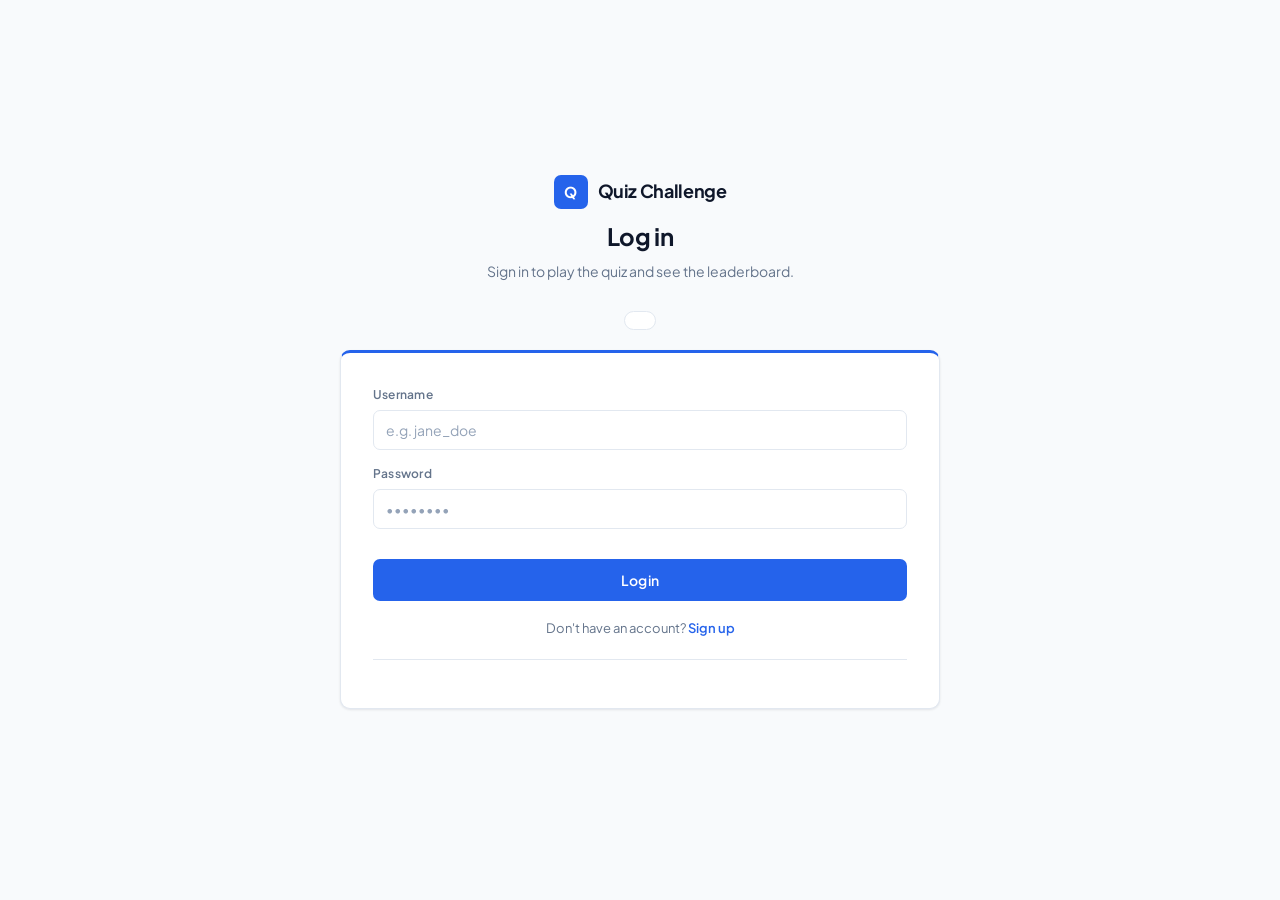
==== public/index.html @ c7d6bfc7 "Initial commit" ====
<!DOCTYPE html>
<html lang="en">
<head>
<meta charset="UTF-8">
<meta name="viewport" content="width=device-width, initial-scale=1.0">
<title>Quiz · Quiz Challenge</title>
<link rel="stylesheet" href="css/style.css">
</head>
<body>
<div class="shell">
  <div class="brand">
    <div class="brand-mark">Q</div>
    <div class="brand-name">Quiz Challenge</div>
  </div>

  <div class="status-row">
    <div class="server-status">
      <span class="dot" id="status-dot"></span>
      <span id="status-text">Connecting to server…</span>
    </div>
  </div>

  <div class="topbar" id="topbar"></div>

  <div id="quiz-panel"></div>
</div>

<script src="js/app.js"></script>
<script>
const TIME_PER_Q = 20; // seconds per question

let session = Session.requireLogin();
let questions = [], current = 0, score = 0;
let selected = null, result = null;
let timerInterval = null, timeLeft = TIME_PER_Q;
let totalElapsedMs = 0;
let lastScore = null, lastTimeMs = null, lastTotal = null;
let scoreSaved = false;

async function init() {
  if (!session) return; // already redirected to login
  renderTopbar('quiz');
  const online = await checkServerStatus();
  if (!online) {
    document.getElementById('quiz-panel').innerHTML =
      `<div class="error-box"><b>Cannot connect to the C++ backend.</b><br>
       Start it with: <code>./quiz_server</code></div>`;
    return;
  }
  await startQuiz();
}

async function startQuiz() {
  try {
    const data = await fetch(API + '/api/questions').then(r => r.json());
    questions = data.sort(() => Math.random() - 0.5).slice(0, 8);
    current = 0; score = 0; selected = null; result = null;
    totalElapsedMs = 0; scoreSaved = false;
    renderQuiz();
  } catch (e) {
    document.getElementById('quiz-panel').innerHTML =
      `<div class="error-box"><b>Cannot load questions.</b><br>
       Start the server with: <code>./quiz_server</code></div>`;
  }
}

// ── Timer ──────────────────────────────────────────────────
function startTimer() {
  clearInterval(timerInterval);
  timeLeft = TIME_PER_Q;
  updateTimerUI();
  timerInterval = setInterval(() => {
    timeLeft -= 0.1;
    if (timeLeft <= 0) {
      timeLeft = 0;
      clearInterval(timerInterval);
      handleTimeout();
    }
    updateTimerUI();
  }, 100);
}
function stopTimer() { clearInterval(timerInterval); }

function updateTimerUI() {
  const bar = document.getElementById('timer-bar');
  const digit = document.getElementById('timer-digit');
  if (!bar || !digit) return;
  const pct = (timeLeft / TIME_PER_Q) * 100;
  bar.style.width = pct + '%';
  digit.textContent = Math.ceil(timeLeft) + 's';
  bar.className = 'timer-bar' + (pct <= 25 ? ' danger' : pct <= 50 ? ' warn' : '');
  digit.className = 'timer-digit' + (pct <= 25 ? ' danger' : '');
}

async function handleTimeout() {
  if (selected) return;
  selected = '__timeout__';
  const q = questions[current];
  totalElapsedMs += TIME_PER_Q * 1000;
  const correctInfo = await fetch(API+'/api/answer',{method:'POST',
    headers:{'Content-Type':'application/json'},
    body:JSON.stringify({questionId:q.id,answer:q.correctAnswer})}).then(r=>r.json());
  result = { correct: false, correctAnswer: q.correctAnswer,
    explanation: "Time's up! " + correctInfo.explanation };
  renderQuiz();
}

async function pick(id) {
  if (selected) return;
  const elapsed = (TIME_PER_Q - timeLeft) * 1000;
  totalElapsedMs += elapsed;
  stopTimer();
  selected = id;
  const q = questions[current];
  result = await fetch(API+'/api/answer',{method:'POST',
    headers:{'Content-Type':'application/json'},
    body:JSON.stringify({questionId:q.id,answer:id})}).then(r=>r.json());
  if (result.correct) score++;
  renderQuiz();
}

// ── Render ────────────────────────────────────────────────
function renderQuiz() {
  const q = questions[current];
  const pct = ((current + (selected ? 1 : 0)) / questions.length * 100).toFixed(0);
  const timedOut = selected === '__timeout__';

  document.getElementById('quiz-panel').innerHTML = `
    <div class="progress-label">
      <span>Question ${current+1} of ${questions.length}</span>
      <span>Score <span class="score-value">${score}</span></span>
    </div>
    <div class="progress-wrap">
      <div class="progress-fill" style="width:${pct}%"></div>
    </div>
    <div class="timer-card">
      <div class="timer-bar-wrap">
        <div class="timer-bar" id="timer-bar" style="width:100%"></div>
      </div>
      <div class="timer-digit" id="timer-digit">${TIME_PER_Q}s</div>
    </div>
    <div class="card">
      <span class="badge">${q.category}</span>
      <p class="q-text">${q.text}</p>
    </div>
    <div class="options">
      ${q.options.map(o => {
        let cls = '';
        if (selected) {
          if (o.id === result?.correctAnswer) cls = 'correct';
          else if (o.id === selected && !result?.correct) cls = timedOut ? 'timeout' : 'wrong';
        }
        return `<button class="opt ${cls}" onclick="pick('${o.id}')" ${selected?'disabled':''}>
          <span class="opt-id">${o.id}</span><span>${o.text}</span>
        </button>`;
      }).join('')}
    </div>
    ${result ? `<div class="explanation">
      <b>${timedOut ? "⏱ Time's up!" : result.correct ? '✓ Correct!' : '✗ Incorrect.'}</b>
      ${result.explanation}
    </div>` : ''}
    ${selected ? `<button class="btn-primary" onclick="next()">
      ${current+1>=questions.length ? 'See results' : 'Next question →'}
    </button>` : ''}
  `;

  if (!selected) startTimer();
  else updateTimerUI();
}

function next() {
  if (current + 1 >= questions.length) {
    lastScore = score;
    lastTotal = questions.length;
    lastTimeMs = Math.round(totalElapsedMs);
    renderResult();
    return;
  }
  current++; selected = null; result = null;
  renderQuiz();
}

function renderResult() {
  stopTimer();
  const pct = Math.round(score / questions.length * 100);
  const grade = pct>=90?'Excellent! 🏆':pct>=70?'Well done! 🎯':pct>=50?'Good try! 👍':'Keep practicing! 📚';
  const totalSec = (lastTimeMs / 1000).toFixed(1);

  document.getElementById('quiz-panel').innerHTML = `
    <div class="card result">
      <div class="score-ring">
        <div class="score-num">${score}</div>
        <div class="score-lbl">/ ${questions.length}</div>
      </div>
      <h2>${grade}</h2>
      <p class="lead">You answered ${score} of ${questions.length} correctly.</p>
      <div class="stats">
        <div class="stat">
          <div class="stat-v" style="color:var(--green)">${score}</div>
          <div class="stat-n">Correct</div>
        </div>
        <div class="stat">
          <div class="stat-v" style="color:var(--red)">${questions.length-score}</div>
          <div class="stat-n">Wrong</div>
        </div>
        <div class="stat">
          <div class="stat-v">${pct}%</div>
          <div class="stat-n">Score</div>
        </div>
        <div class="stat">
          <div class="stat-v">${totalSec}s</div>
          <div class="stat-n">Time</div>
        </div>
      </div>

      ${!scoreSaved
        ? `<button class="btn-primary" id="save-btn" onclick="saveScore()">Save to leaderboard</button>`
        : `<div class="saved-badge">✓ Score saved to leaderboard</div>`}

      <button class="btn-secondary" onclick="restart()">Play again</button>
    </div>`;
}

async function saveScore() {
  const saveBtn = document.getElementById('save-btn');
  if (saveBtn) { saveBtn.disabled = true; saveBtn.textContent = 'Saving…'; }
  try {
    await fetch(API + '/api/leaderboard', {
      method: 'POST',
      headers: {'Content-Type': 'application/json'},
      body: JSON.stringify({
        username: session.username, password: session.password,
        score: lastScore, total: lastTotal, timeMs: lastTimeMs
      })
    });
    scoreSaved = true;
    renderResult();
  } catch (e) {
    if (saveBtn) { saveBtn.disabled = false; saveBtn.textContent = 'Save to leaderboard'; }
  }
}

function restart() {
  scoreSaved = false;
  startQuiz();
}

init();
</script>
</body>
</html>
---- public/css/style.css ----
/* ============================================================
   Quiz Challenge — Clean & Modern Professional Design System
   Fonts: Plus Jakarta Sans (UI) + DM Mono (data/numbers)
   ============================================================ */

@import url('https://fonts.googleapis.com/css2?family=Plus+Jakarta+Sans:wght@400;500;600;700&family=DM+Mono:wght@400;500&display=swap');

*, *::before, *::after { box-sizing: border-box; margin: 0; padding: 0; }

:root {
  /* Surfaces */
  --bg:          #F8FAFC;
  --surface:     #FFFFFF;
  --surface-2:   #F1F5F9;

  /* Ink */
  --ink:         #0F172A;
  --ink-soft:    #64748B;
  --ink-faint:   #94A3B8;

  /* Borders */
  --border:      #E2E8F0;
  --border-strong: #CBD5E1;

  /* Brand / accent */
  --accent:        #2563EB;
  --accent-soft:   #EFF6FF;
  --accent-press:  #1D4ED8;
  --accent-border: #BFDBFE;

  /* Status */
  --green:       #16A34A;
  --green-soft:  #F0FDF4;
  --green-border:#BBF7D0;
  --red:         #DC2626;
  --red-soft:    #FEF2F2;
  --red-border:  #FECACA;
  --amber:       #D97706;
  --amber-soft:  #FFFBEB;
  --amber-border:#FDE68A;

  /* Type */
  --font-ui:   'Plus Jakarta Sans', system-ui, sans-serif;
  --font-mono: 'DM Mono', ui-monospace, monospace;

  /* Shape */
  --radius:    10px;
  --radius-sm: 7px;
  --radius-xs: 5px;

  /* Signature: top-border stripe on cards */
  --card-stripe: 3px solid var(--accent);

  /* Shadow — single, restrained */
  --shadow: 0 1px 3px rgba(15,23,42,0.06), 0 1px 2px rgba(15,23,42,0.04);
}

/* ── Base ───────────────────────────────────────────────────── */
html, body {
  font-family: var(--font-ui);
  background: var(--bg);
  color: var(--ink);
  min-height: 100vh;
  -webkit-font-smoothing: antialiased;
}
body {
  display: flex;
  align-items: center;
  justify-content: center;
  padding: 2.5rem 1rem;
  line-height: 1.6;
}
a { color: var(--accent); }

/* ── Shell ──────────────────────────────────────────────────── */
.shell { width: 100%; max-width: 600px; }
.home-shell { width: 100%; max-width: 440px; }

/* ── Brand ──────────────────────────────────────────────────── */
.brand {
  display: flex; align-items: center; gap: 10px;
  justify-content: center; margin-bottom: 0.5rem;
}
.brand-mark {
  width: 34px; height: 34px;
  border-radius: var(--radius-sm);
  background: var(--accent);
  display: flex; align-items: center; justify-content: center;
  color: white;
  font-family: var(--font-ui);
  font-weight: 700; font-size: 15px;
  letter-spacing: -0.02em;
  flex-shrink: 0;
}
.brand-name {
  font-family: var(--font-ui);
  font-weight: 700; font-size: 18px;
  letter-spacing: -0.02em;
  color: var(--ink);
}

/* ── Page header ────────────────────────────────────────────── */
.page-header { text-align: center; margin-bottom: 1.75rem; }
.page-header h1 {
  font-size: 24px; font-weight: 700;
  letter-spacing: -0.02em; color: var(--ink);
}
.page-header p { font-size: 14px; color: var(--ink-soft); margin-top: 5px; }

/* ── Server status ──────────────────────────────────────────── */
.status-row { display: flex; justify-content: center; margin-bottom: 1.25rem; }
.server-status {
  display: inline-flex; align-items: center; gap: 7px;
  font-size: 12px; font-family: var(--font-mono);
  color: var(--ink-soft);
  background: var(--surface);
  border: 1px solid var(--border);
  border-radius: 99px;
  padding: 5px 13px 5px 10px;
}
.dot { width: 7px; height: 7px; border-radius: 50%; flex-shrink: 0; }
.dot.on  { background: var(--green); box-shadow: 0 0 0 2px var(--green-soft); }
.dot.off { background: var(--red);   box-shadow: 0 0 0 2px var(--red-soft); }

/* ── Topbar ─────────────────────────────────────────────────── */
.topbar {
  display: flex; align-items: center;
  justify-content: space-between;
  margin-bottom: 1.5rem;
  padding-bottom: 1rem;
  border-bottom: 1px solid var(--border);
}
.topbar-left { display: flex; align-items: center; gap: 10px; }
.topbar-id { font-size: 13px; color: var(--ink-soft); }
.topbar-id .who { color: var(--ink); font-weight: 600; }
.role-badge {
  display: inline-block;
  font-family: var(--font-mono);
  font-size: 10px; font-weight: 500;
  letter-spacing: 0.05em;
  padding: 2px 8px;
  border-radius: 99px;
  background: var(--accent-soft);
  color: var(--accent);
  border: 1px solid var(--accent-border);
  text-transform: uppercase;
  margin-left: 6px;
  vertical-align: middle;
}
.topbar-nav { display: flex; gap: 4px; }

.btn-ghost {
  background: transparent;
  border: 1px solid var(--border);
  border-radius: var(--radius-sm);
  padding: 7px 13px;
  font-size: 13px; font-weight: 500;
  color: var(--ink-soft);
  cursor: pointer;
  font-family: var(--font-ui);
  transition: all 0.12s;
  text-decoration: none;
  display: inline-flex; align-items: center;
}
.btn-ghost:hover {
  border-color: var(--border-strong);
  color: var(--ink);
  background: var(--surface-2);
}
.btn-ghost.active {
  background: var(--accent);
  border-color: var(--accent);
  color: white;
}
.btn-ghost.danger:hover {
  border-color: var(--red-border);
  color: var(--red);
  background: var(--red-soft);
}

/* ── Cards ──────────────────────────────────────────────────── */
.card {
  background: var(--surface);
  border: 1px solid var(--border);
  border-top: var(--card-stripe);
  border-radius: var(--radius);
  padding: 1.5rem;
  margin-bottom: 1rem;
  box-shadow: var(--shadow);
}
.card-flush {
  padding: 0;
  overflow: hidden;
  border-top: var(--card-stripe);
}

.badge {
  display: inline-flex; align-items: center;
  font-size: 11px; font-weight: 600;
  letter-spacing: 0.04em; text-transform: uppercase;
  padding: 3px 10px; border-radius: 99px;
  background: var(--accent-soft);
  color: var(--accent);
  border: 1px solid var(--accent-border);
  margin-bottom: 12px;
}

/* ── Progress bar ───────────────────────────────────────────── */
.progress-label {
  display: flex; justify-content: space-between;
  font-size: 12px; color: var(--ink-soft);
  font-family: var(--font-mono);
  margin-bottom: 8px;
}
.progress-label .score-value { color: var(--ink); font-weight: 500; }
.progress-wrap {
  background: var(--border); border-radius: 99px;
  height: 5px; margin-bottom: 1.25rem; overflow: hidden;
}
.progress-fill {
  height: 5px; border-radius: 99px; background: var(--accent);
  transition: width 0.4s ease;
}

/* ── Timer ──────────────────────────────────────────────────── */
.timer-card {
  display: flex; align-items: center; gap: 14px;
  background: var(--surface);
  border: 1px solid var(--border);
  border-radius: var(--radius);
  padding: 11px 16px;
  margin-bottom: 1rem;
  box-shadow: var(--shadow);
}
.timer-bar-wrap {
  flex: 1; height: 6px; background: var(--border);
  border-radius: 99px; overflow: hidden;
}
.timer-bar {
  height: 100%; border-radius: 99px; background: var(--green);
  transition: width 0.1s linear, background 0.3s;
}
.timer-bar.warn   { background: var(--amber); }
.timer-bar.danger { background: var(--red); }
.timer-digit {
  font-family: var(--font-mono); font-weight: 500; font-size: 14px;
  color: var(--ink); min-width: 36px; text-align: right;
  font-variant-numeric: tabular-nums;
}
.timer-digit.danger { color: var(--red); }

/* ── Question & options ─────────────────────────────────────── */
.q-text {
  font-size: 17px; font-weight: 600;
  color: var(--ink); line-height: 1.55;
  letter-spacing: -0.01em;
}
.options { display: flex; flex-direction: column; gap: 8px; }
.opt {
  display: flex; align-items: center; gap: 14px;
  background: var(--surface);
  border: 1px solid var(--border);
  border-radius: var(--radius-sm);
  padding: 13px 15px;
  cursor: pointer; font-size: 14px; font-weight: 500;
  color: var(--ink);
  font-family: var(--font-ui);
  transition: border-color 0.12s, background 0.12s;
  text-align: left; width: 100%;
  box-shadow: var(--shadow);
}
.opt:hover:not(:disabled) {
  border-color: var(--accent);
  background: var(--accent-soft);
}
.opt:disabled { cursor: default; }
.opt.correct {
  background: var(--green-soft);
  border-color: var(--green);
}
.opt.wrong {
  background: var(--red-soft);
  border-color: var(--red);
}
.opt.timeout {
  background: var(--amber-soft);
  border-color: var(--amber);
}

.opt-id {
  width: 28px; height: 28px; min-width: 28px;
  border-radius: var(--radius-xs);
  background: var(--surface-2);
  border: 1px solid var(--border);
  display: flex; align-items: center; justify-content: center;
  font-size: 12px; font-weight: 600;
  font-family: var(--font-mono);
  color: var(--ink-soft);
}
.opt.correct .opt-id {
  background: var(--green); border-color: var(--green); color: white;
}
.opt.wrong .opt-id {
  background: var(--red); border-color: var(--red); color: white;
}
.opt.timeout .opt-id {
  background: var(--amber); border-color: var(--amber); color: white;
}

.explanation {
  background: var(--surface-2);
  border: 1px solid var(--border);
  border-left: 3px solid var(--accent);
  border-radius: var(--radius-sm);
  padding: 12px 14px;
  font-size: 13px; color: var(--ink-soft);
  line-height: 1.65; margin-top: 10px;
}
.explanation b { color: var(--ink); }

/* ── Buttons ────────────────────────────────────────────────── */
.btn-primary {
  width: 100%; padding: 12px;
  background: var(--accent); color: white;
  border: none; border-radius: var(--radius-sm);
  font-size: 14px; font-weight: 600;
  font-family: var(--font-ui);
  cursor: pointer; margin-top: 1rem;
  transition: background 0.12s;
  letter-spacing: -0.01em;
}
.btn-primary:hover { background: var(--accent-press); }
.btn-primary:disabled { opacity: 0.55; cursor: not-allowed; }

.btn-secondary {
  width: 100%; padding: 12px;
  background: var(--surface); color: var(--ink);
  border: 1px solid var(--border);
  border-radius: var(--radius-sm);
  font-size: 14px; font-weight: 500;
  font-family: var(--font-ui);
  cursor: pointer; margin-top: 0.5rem;
  transition: all 0.12s;
}
.btn-secondary:hover { background: var(--surface-2); border-color: var(--border-strong); }

/* ── Result screen ──────────────────────────────────────────── */
.result { text-align: center; }
.score-ring {
  width: 96px; height: 96px; border-radius: 50%;
  background: var(--accent-soft);
  border: 2px solid var(--accent-border);
  display: flex; flex-direction: column;
  align-items: center; justify-content: center;
  margin: 0 auto 1.1rem;
}
.score-num {
  font-family: var(--font-mono); font-size: 28px;
  font-weight: 500; color: var(--accent); line-height: 1;
}
.score-lbl {
  font-family: var(--font-mono); font-size: 11px;
  color: var(--ink-soft); margin-top: 2px;
}
.result h2 {
  font-size: 20px; font-weight: 700;
  letter-spacing: -0.01em;
  margin-bottom: 5px; color: var(--ink);
}
.result .lead { font-size: 14px; color: var(--ink-soft); margin-bottom: 1rem; }
.stats {
  display: grid; grid-template-columns: repeat(4, 1fr); gap: 8px;
  margin: 1rem 0;
}
.stat {
  background: var(--surface-2); border: 1px solid var(--border);
  border-radius: var(--radius-sm); padding: 12px 8px; text-align: center;
}
.stat-v {
  font-family: var(--font-mono); font-size: 18px;
  font-weight: 500; color: var(--ink);
}
.stat-n { font-size: 11px; color: var(--ink-soft); margin-top: 3px; }

.saved-badge {
  display: inline-flex; align-items: center; gap: 7px;
  font-size: 13px; font-weight: 500; color: var(--green);
  background: var(--green-soft);
  border: 1px solid var(--green-border);
  border-radius: 99px; padding: 6px 14px;
  margin-top: 12px;
}

/* ── Auth forms ─────────────────────────────────────────────── */
.auth-card { padding: 2rem; }
.auth-card h2 {
  font-size: 20px; font-weight: 700;
  letter-spacing: -0.02em;
  margin-bottom: 4px; color: var(--ink);
}
.auth-card p.sub { font-size: 13px; color: var(--ink-soft); margin-bottom: 1.5rem; }

.field { margin-bottom: 14px; }
.field label {
  font-size: 12px; font-weight: 600;
  color: var(--ink-soft);
  display: block; margin-bottom: 6px;
  letter-spacing: 0.02em;
}
.field input {
  width: 100%; padding: 10px 12px;
  border: 1px solid var(--border);
  border-radius: var(--radius-sm);
  font-size: 14px; font-family: var(--font-ui);
  background: var(--surface); color: var(--ink);
  outline: none;
  transition: border-color 0.12s, box-shadow 0.12s;
}
.field input:focus {
  border-color: var(--accent);
  box-shadow: 0 0 0 3px var(--accent-soft);
}
.field input::placeholder { color: var(--ink-faint); }

.auth-switch {
  text-align: center; font-size: 13px;
  color: var(--ink-soft); margin-top: 1.1rem;
}
.auth-switch a {
  color: var(--accent); cursor: pointer;
  font-weight: 600; text-decoration: none;
}
.auth-switch a:hover { text-decoration: underline; }

.alert {
  border-radius: var(--radius-sm);
  padding: 10px 13px;
  font-size: 13px; margin-bottom: 14px;
  border: 1px solid; font-weight: 500;
}
.alert-error   { background: var(--red-soft);   color: var(--red);   border-color: var(--red-border); }
.alert-success { background: var(--green-soft); color: var(--green); border-color: var(--green-border); }

.seed-note {
  font-size: 12px; color: var(--ink-faint);
  text-align: center; margin-top: 1.25rem;
  border-top: 1px solid var(--border);
  padding-top: 1rem; line-height: 1.7;
}
.seed-note b { font-family: var(--font-mono); color: var(--ink-soft); font-weight: 500; }

/* ── Home / options page ────────────────────────────────────── */
.welcome { text-align: center; margin-bottom: 1.75rem; }
.welcome h1 {
  font-size: 24px; font-weight: 700;
  letter-spacing: -0.02em; color: var(--ink); margin-bottom: 5px;
}
.welcome p { font-size: 14px; color: var(--ink-soft); }
.welcome .username { color: var(--accent); }

.admin-badge-row { text-align: center; margin-bottom: 1.25rem; }

.menu-card {
  background: var(--surface);
  border: 1px solid var(--border);
  border-top: var(--card-stripe);
  border-radius: var(--radius);
  box-shadow: var(--shadow);
  overflow: hidden;
  margin-bottom: 1rem;
}
.menu-item {
  display: flex; align-items: center; gap: 14px;
  width: 100%; padding: 16px 18px;
  background: transparent;
  border: none;
  border-bottom: 1px solid var(--border);
  cursor: pointer; font-family: var(--font-ui);
  text-align: left; text-decoration: none;
  color: var(--ink);
  transition: background 0.12s;
}
.menu-item:last-child { border-bottom: none; }
.menu-item:hover { background: var(--surface-2); }
.menu-item:hover .menu-arrow {
  color: var(--accent); transform: translateX(3px);
}

.menu-icon {
  width: 38px; height: 38px;
  border-radius: var(--radius-sm);
  display: flex; align-items: center; justify-content: center;
  font-size: 18px; flex-shrink: 0;
}
.menu-icon.blue   { background: var(--accent-soft); border: 1px solid var(--accent-border); }
.menu-icon.green  { background: var(--green-soft);  border: 1px solid var(--green-border); }
.menu-icon.red    { background: var(--red-soft);    border: 1px solid var(--red-border); }
.menu-icon.purple { background: var(--accent-soft); border: 1px solid var(--accent-border); }

.menu-text { flex: 1; }
.menu-title { font-size: 14px; font-weight: 600; color: var(--ink); display: block; }
.menu-sub   { font-size: 12px; color: var(--ink-soft); margin-top: 1px; display: block; }
.menu-arrow {
  font-size: 16px; color: var(--ink-faint);
  transition: color 0.12s, transform 0.12s;
}

.logout-item .menu-title { color: var(--red); }
.logout-item:hover { background: var(--red-soft); }
.logout-item:hover .menu-arrow { color: var(--red); transform: translateX(0); }

.footer-note {
  text-align: center; font-size: 12px;
  color: var(--ink-faint); font-family: var(--font-mono);
  margin-top: 0.75rem;
}

/* ── Tables ─────────────────────────────────────────────────── */
.table-toolbar {
  display: flex; justify-content: flex-end; align-items: center;
  margin-bottom: 8px;
}
.link-btn {
  font-size: 12px; color: var(--accent); background: none; border: none;
  cursor: pointer; font-weight: 600; padding: 4px 0;
  font-family: var(--font-ui);
}
.link-btn:hover { text-decoration: underline; }

.data-table { width: 100%; border-collapse: collapse; font-size: 14px; }
.data-table th {
  text-align: left; padding: 10px 14px;
  font-size: 11px; font-weight: 600; color: var(--ink-soft);
  text-transform: uppercase; letter-spacing: 0.06em;
  border-bottom: 1px solid var(--border);
  background: var(--surface-2);
}
.data-table td {
  padding: 12px 14px; border-bottom: 1px solid var(--border); color: var(--ink);
}
.data-table tr:last-child td { border-bottom: none; }
.data-table tr:hover td { background: var(--surface-2); }
.data-table tr.me td { background: var(--accent-soft); }
.data-table .mono { font-family: var(--font-mono); font-size: 13px; }

.rank-cell { font-family: var(--font-mono); font-weight: 500; }
.rank-1 { color: #B45309; }
.rank-2 { color: var(--ink-soft); }
.rank-3 { color: #92400E; }

.score-pct { font-size: 12px; color: var(--ink-soft); margin-left: 3px; }

.empty-state {
  text-align: center; color: var(--ink-soft);
  padding: 2.5rem 1.5rem; font-size: 14px;
}

/* ── Admin stat tiles ───────────────────────────────────────── */
.admin-stats {
  display: grid; grid-template-columns: repeat(3, 1fr);
  gap: 10px; margin-bottom: 1.25rem;
}
.admin-stat {
  background: var(--surface);
  border: 1px solid var(--border);
  border-top: 3px solid var(--accent);
  border-radius: var(--radius);
  padding: 1.1rem; text-align: center;
  box-shadow: var(--shadow);
}
.admin-stat-v {
  font-family: var(--font-mono); font-size: 24px;
  font-weight: 500; color: var(--accent);
}
.admin-stat-n { font-size: 12px; color: var(--ink-soft); margin-top: 4px; }

.section-title {
  font-size: 12px; font-weight: 600; color: var(--ink-soft);
  text-transform: uppercase; letter-spacing: 0.07em;
  margin: 1.5rem 0 8px;
}

/* ── Misc ───────────────────────────────────────────────────── */
.error-box {
  background: var(--red-soft); border: 1px solid var(--red-border);
  border-radius: var(--radius-sm); padding: 1rem;
  color: var(--red); font-size: 14px; margin-bottom: 1rem;
}
.error-box code { font-family: var(--font-mono); font-size: 13px; }
.loading-row {
  text-align: center; padding: 1.5rem;
  color: var(--ink-soft); font-size: 14px;
}

/* ── Focus ──────────────────────────────────────────────────── */
button:focus-visible, input:focus-visible, a:focus-visible {
  outline: 2px solid var(--accent); outline-offset: 2px; border-radius: 3px;
}

/* ── Responsive ─────────────────────────────────────────────── */
@media (max-width: 480px) {
  body { padding: 1.5rem 0.75rem; align-items: flex-start; }
  .admin-stats { grid-template-columns: repeat(2, 1fr); }
  .stats { grid-template-columns: repeat(2, 1fr); }
  .topbar { flex-direction: column; gap: 10px; align-items: stretch; }
  .topbar-nav { justify-content: flex-end; }
}

/* ── Reduced motion ─────────────────────────────────────────── */
@media (prefers-reduced-motion: reduce) {
  *, *::before, *::after { transition: none !important; animation: none !important; }
}
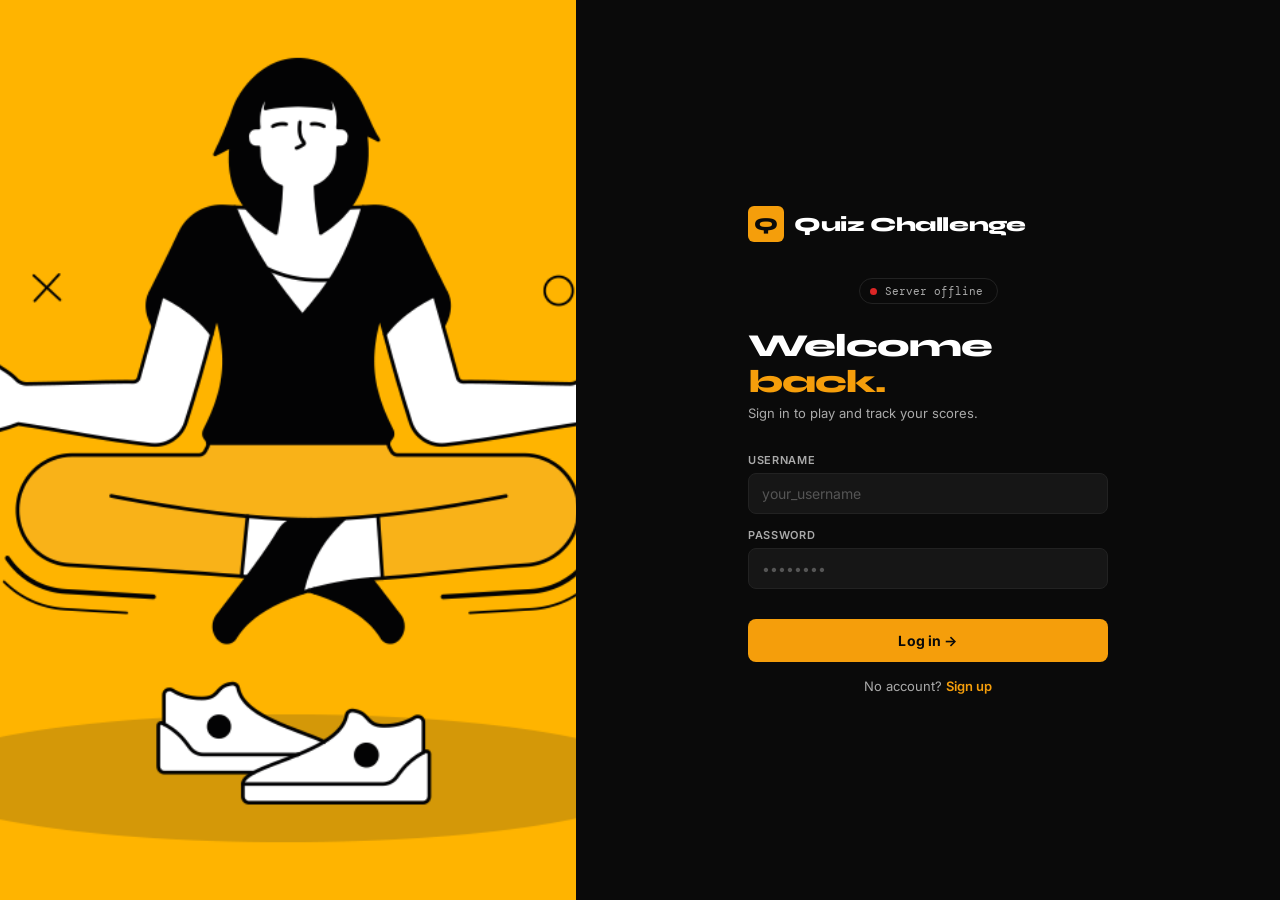
==== commit 6e68c536: "css changes" ====
--- a/public/index.html
+++ b/public/index.html
@@ -12,105 +12,81 @@
     <div class="brand-mark">Q</div>
     <div class="brand-name">Quiz Challenge</div>
   </div>
-
   <div class="status-row">
     <div class="server-status">
       <span class="dot" id="status-dot"></span>
-      <span id="status-text">Connecting to server…</span>
+      <span id="status-text">Connecting…</span>
     </div>
   </div>
-
   <div class="topbar" id="topbar"></div>
-
   <div id="quiz-panel"></div>
 </div>
 
 <script src="js/app.js"></script>
 <script>
-const TIME_PER_Q = 20; // seconds per question
-
+const TIME_PER_Q = 20;
 let session = Session.requireLogin();
-let questions = [], current = 0, score = 0;
-let selected = null, result = null;
-let timerInterval = null, timeLeft = TIME_PER_Q;
-let totalElapsedMs = 0;
-let lastScore = null, lastTimeMs = null, lastTotal = null;
-let scoreSaved = false;
+let questions=[], current=0, score=0;
+let selected=null, result=null;
+let timerInterval=null, timeLeft=TIME_PER_Q;
+let totalElapsedMs=0, lastScore=null, lastTimeMs=null, lastTotal=null;
+let scoreSaved=false;
 
 async function init() {
-  if (!session) return; // already redirected to login
+  if (!session) return;
   renderTopbar('quiz');
-  const online = await checkServerStatus();
-  if (!online) {
+  checkServerStatus();
+  try {
+    const data = await fetch(API+'/api/questions').then(r=>r.json());
+    questions = data.sort(()=>Math.random()-0.5).slice(0,8);
+    current=0; score=0; selected=null; result=null;
+    totalElapsedMs=0; scoreSaved=false;
+    renderQuiz();
+  } catch(e) {
     document.getElementById('quiz-panel').innerHTML =
-      `<div class="error-box"><b>Cannot connect to the C++ backend.</b><br>
-       Start it with: <code>./quiz_server</code></div>`;
-    return;
+      `<div class="error-box"><b>Cannot load questions.</b><br>Start the server: <code>./quiz_server.exe</code></div>`;
   }
-  await startQuiz();
-}
-
-async function startQuiz() {
-  try {
-    const data = await fetch(API + '/api/questions').then(r => r.json());
-    questions = data.sort(() => Math.random() - 0.5).slice(0, 8);
-    current = 0; score = 0; selected = null; result = null;
-    totalElapsedMs = 0; scoreSaved = false;
-    renderQuiz();
-  } catch (e) {
-    document.getElementById('quiz-panel').innerHTML =
-      `<div class="error-box"><b>Cannot load questions.</b><br>
-       Start the server with: <code>./quiz_server</code></div>`;
-  }
-}
-
-// ── Timer ──────────────────────────────────────────────────
+}
+
 function startTimer() {
   clearInterval(timerInterval);
   timeLeft = TIME_PER_Q;
   updateTimerUI();
-  timerInterval = setInterval(() => {
+  timerInterval = setInterval(()=>{
     timeLeft -= 0.1;
-    if (timeLeft <= 0) {
-      timeLeft = 0;
-      clearInterval(timerInterval);
-      handleTimeout();
-    }
+    if (timeLeft <= 0) { timeLeft=0; clearInterval(timerInterval); handleTimeout(); }
     updateTimerUI();
   }, 100);
 }
 function stopTimer() { clearInterval(timerInterval); }
-
 function updateTimerUI() {
   const bar = document.getElementById('timer-bar');
   const digit = document.getElementById('timer-digit');
-  if (!bar || !digit) return;
-  const pct = (timeLeft / TIME_PER_Q) * 100;
-  bar.style.width = pct + '%';
-  digit.textContent = Math.ceil(timeLeft) + 's';
-  bar.className = 'timer-bar' + (pct <= 25 ? ' danger' : pct <= 50 ? ' warn' : '');
-  digit.className = 'timer-digit' + (pct <= 25 ? ' danger' : '');
+  if (!bar||!digit) return;
+  const pct = (timeLeft/TIME_PER_Q)*100;
+  bar.style.width = pct+'%';
+  digit.textContent = Math.ceil(timeLeft)+'s';
+  bar.className = 'timer-bar'+(pct<=25?' danger':pct<=50?' warn':'');
+  digit.className = 'timer-digit'+(pct<=25?' danger':'');
 }
 
 async function handleTimeout() {
   if (selected) return;
   selected = '__timeout__';
+  totalElapsedMs += TIME_PER_Q*1000;
   const q = questions[current];
-  totalElapsedMs += TIME_PER_Q * 1000;
-  const correctInfo = await fetch(API+'/api/answer',{method:'POST',
+  const info = await fetch(API+'/api/answer',{method:'POST',
     headers:{'Content-Type':'application/json'},
     body:JSON.stringify({questionId:q.id,answer:q.correctAnswer})}).then(r=>r.json());
-  result = { correct: false, correctAnswer: q.correctAnswer,
-    explanation: "Time's up! " + correctInfo.explanation };
+  result = {correct:false, correctAnswer:q.correctAnswer,
+    explanation:"Time's up! "+info.explanation};
   renderQuiz();
 }
 
 async function pick(id) {
   if (selected) return;
-  const elapsed = (TIME_PER_Q - timeLeft) * 1000;
-  totalElapsedMs += elapsed;
-  stopTimer();
-  selected = id;
+  totalElapsedMs += (TIME_PER_Q-timeLeft)*1000;
+  stopTimer(); selected=id;
   const q = questions[current];
   result = await fetch(API+'/api/answer',{method:'POST',
     headers:{'Content-Type':'application/json'},
@@ -119,81 +95,75 @@
   renderQuiz();
 }
 
-// ── Render ────────────────────────────────────────────────
 function renderQuiz() {
   const q = questions[current];
-  const pct = ((current + (selected ? 1 : 0)) / questions.length * 100).toFixed(0);
-  const timedOut = selected === '__timeout__';
+  const pct = ((current+(selected?1:0))/questions.length*100).toFixed(0);
+  const timedOut = selected==='__timeout__';
+  const n = String(current+1).padStart(2,'0');
 
   document.getElementById('quiz-panel').innerHTML = `
-    <div class="progress-label">
-      <span>Question ${current+1} of ${questions.length}</span>
-      <span>Score <span class="score-value">${score}</span></span>
+    <div class="quiz-meta">
+      <div class="q-number">${n}</div>
+      <div style="text-align:right">
+        <div class="q-counter">${current+1} / ${questions.length}</div>
+        <div class="q-score">Score <span>${score}</span></div>
+      </div>
     </div>
     <div class="progress-wrap">
       <div class="progress-fill" style="width:${pct}%"></div>
     </div>
-    <div class="timer-card">
+    <div class="timer-row">
       <div class="timer-bar-wrap">
         <div class="timer-bar" id="timer-bar" style="width:100%"></div>
       </div>
       <div class="timer-digit" id="timer-digit">${TIME_PER_Q}s</div>
     </div>
-    <div class="card">
-      <span class="badge">${q.category}</span>
+    <div class="q-card">
+      <div class="category-tag">${q.category}</div>
       <p class="q-text">${q.text}</p>
     </div>
     <div class="options">
-      ${q.options.map(o => {
-        let cls = '';
+      ${q.options.map(o=>{
+        let cls='';
         if (selected) {
-          if (o.id === result?.correctAnswer) cls = 'correct';
-          else if (o.id === selected && !result?.correct) cls = timedOut ? 'timeout' : 'wrong';
+          if (o.id===result?.correctAnswer) cls='correct';
+          else if (o.id===selected&&!result?.correct) cls=timedOut?'timeout':'wrong';
         }
         return `<button class="opt ${cls}" onclick="pick('${o.id}')" ${selected?'disabled':''}>
           <span class="opt-id">${o.id}</span><span>${o.text}</span>
         </button>`;
       }).join('')}
     </div>
-    ${result ? `<div class="explanation">
-      <b>${timedOut ? "⏱ Time's up!" : result.correct ? '✓ Correct!' : '✗ Incorrect.'}</b>
+    ${result?`<div class="explanation">
+      <b>${timedOut?"⏱ Time's up!":result.correct?'✓ Correct!':'✗ Incorrect.'}</b>
       ${result.explanation}
-    </div>` : ''}
-    ${selected ? `<button class="btn-primary" onclick="next()">
-      ${current+1>=questions.length ? 'See results' : 'Next question →'}
-    </button>` : ''}
+    </div>`:''}
+    ${selected?`<button class="btn-primary" onclick="next()" style="margin-top:1.25rem">
+      ${current+1>=questions.length?'See results →':'Next question →'}
+    </button>`:''}
   `;
-
-  if (!selected) startTimer();
-  else updateTimerUI();
+  if (!selected) startTimer(); else updateTimerUI();
 }
 
 function next() {
-  if (current + 1 >= questions.length) {
-    lastScore = score;
-    lastTotal = questions.length;
-    lastTimeMs = Math.round(totalElapsedMs);
-    renderResult();
-    return;
+  if (current+1>=questions.length) {
+    lastScore=score; lastTotal=questions.length; lastTimeMs=Math.round(totalElapsedMs);
+    renderResult(); return;
   }
-  current++; selected = null; result = null;
-  renderQuiz();
+  current++; selected=null; result=null; renderQuiz();
 }
 
 function renderResult() {
   stopTimer();
-  const pct = Math.round(score / questions.length * 100);
-  const grade = pct>=90?'Excellent! 🏆':pct>=70?'Well done! 🎯':pct>=50?'Good try! 👍':'Keep practicing! 📚';
-  const totalSec = (lastTimeMs / 1000).toFixed(1);
+  const pct = Math.round(score/questions.length*100);
+  const grade = pct>=90?'Outstanding.':pct>=70?'Well done.':pct>=50?'Not bad.':'Keep going.';
+  const totalSec = (lastTimeMs/1000).toFixed(1);
 
   document.getElementById('quiz-panel').innerHTML = `
-    <div class="card result">
-      <div class="score-ring">
-        <div class="score-num">${score}</div>
-        <div class="score-lbl">/ ${questions.length}</div>
-      </div>
-      <h2>${grade}</h2>
-      <p class="lead">You answered ${score} of ${questions.length} correctly.</p>
+    <div class="result-card">
+      <div class="result-score-big">${score}<span>/${questions.length}</span></div>
+      <div class="result-grade">${grade}</div>
+      <div class="result-sub">You scored ${pct}% in ${totalSec} seconds.</div>
       <div class="stats">
         <div class="stat">
           <div class="stat-v" style="color:var(--green)">${score}</div>
@@ -212,38 +182,28 @@
           <div class="stat-n">Time</div>
         </div>
       </div>
-
       ${!scoreSaved
-        ? `<button class="btn-primary" id="save-btn" onclick="saveScore()">Save to leaderboard</button>`
-        : `<div class="saved-badge">✓ Score saved to leaderboard</div>`}
-
+        ?`<button class="btn-primary" id="save-btn" onclick="saveScore()">Save to leaderboard →</button>`
+        :`<div class="saved-badge">✓ Score saved to leaderboard</div>`}
       <button class="btn-secondary" onclick="restart()">Play again</button>
     </div>`;
 }
 
 async function saveScore() {
-  const saveBtn = document.getElementById('save-btn');
-  if (saveBtn) { saveBtn.disabled = true; saveBtn.textContent = 'Saving…'; }
+  const btn = document.getElementById('save-btn');
+  if (btn) { btn.disabled=true; btn.textContent='Saving…'; }
   try {
-    await fetch(API + '/api/leaderboard', {
-      method: 'POST',
-      headers: {'Content-Type': 'application/json'},
-      body: JSON.stringify({
-        username: session.username, password: session.password,
-        score: lastScore, total: lastTotal, timeMs: lastTimeMs
-      })
-    });
-    scoreSaved = true;
-    renderResult();
-  } catch (e) {
-    if (saveBtn) { saveBtn.disabled = false; saveBtn.textContent = 'Save to leaderboard'; }
+    await fetch(API+'/api/leaderboard',{method:'POST',
+      headers:{'Content-Type':'application/json'},
+      body:JSON.stringify({username:session.username,password:session.password,
+        score:lastScore,total:lastTotal,timeMs:lastTimeMs})});
+    scoreSaved=true; renderResult();
+  } catch(e) {
+    if (btn) { btn.disabled=false; btn.textContent='Save to leaderboard →'; }
   }
 }
 
-function restart() {
-  scoreSaved = false;
-  startQuiz();
-}
+function restart() { scoreSaved=false; init(); }
 
 init();
 </script>
--- a/public/css/style.css
+++ b/public/css/style.css
@@ -1,65 +1,55 @@
 /* ============================================================
-   Quiz Challenge — Clean & Modern Professional Design System
-   Fonts: Plus Jakarta Sans (UI) + DM Mono (data/numbers)
+   Quiz Challenge — Bold & Editorial Design System
+   Fonts: Syne (display) + Inter (body) + DM Mono (data)
    ============================================================ */
 
-@import url('https://fonts.googleapis.com/css2?family=Plus+Jakarta+Sans:wght@400;500;600;700&family=DM+Mono:wght@400;500&display=swap');
+@import url('https://fonts.googleapis.com/css2?family=Syne:wght@700;800&family=Inter:wght@400;500;600&family=DM+Mono:wght@400;500&display=swap');
 
 *, *::before, *::after { box-sizing: border-box; margin: 0; padding: 0; }
 
 :root {
-  /* Surfaces */
-  --bg:          #F8FAFC;
+  --bg:          #0A0A0A;
+  --bg-2:        #111111;
   --surface:     #FFFFFF;
-  --surface-2:   #F1F5F9;
-
-  /* Ink */
-  --ink:         #0F172A;
-  --ink-soft:    #64748B;
-  --ink-faint:   #94A3B8;
-
-  /* Borders */
-  --border:      #E2E8F0;
-  --border-strong: #CBD5E1;
-
-  /* Brand / accent */
-  --accent:        #2563EB;
-  --accent-soft:   #EFF6FF;
-  --accent-press:  #1D4ED8;
-  --accent-border: #BFDBFE;
-
-  /* Status */
+  --surface-2:   #F5F5F5;
+  --surface-3:   #EBEBEB;
+
+  --ink:         #0A0A0A;
+  --ink-soft:    #555555;
+  --ink-faint:   #999999;
+  --on-dark:     #FFFFFF;
+  --on-dark-soft:#AAAAAA;
+
+  --border:      #E5E5E5;
+  --border-dark: #222222;
+
+  --accent:      #F59E0B;
+  --accent-dark: #D97706;
+  --accent-soft: #FFFBEB;
+
   --green:       #16A34A;
   --green-soft:  #F0FDF4;
-  --green-border:#BBF7D0;
   --red:         #DC2626;
   --red-soft:    #FEF2F2;
-  --red-border:  #FECACA;
   --amber:       #D97706;
   --amber-soft:  #FFFBEB;
-  --amber-border:#FDE68A;
-
-  /* Type */
-  --font-ui:   'Plus Jakarta Sans', system-ui, sans-serif;
-  --font-mono: 'DM Mono', ui-monospace, monospace;
-
-  /* Shape */
-  --radius:    10px;
-  --radius-sm: 7px;
+
+  --font-display: 'Syne', system-ui, sans-serif;
+  --font-body:    'Inter', system-ui, sans-serif;
+  --font-mono:    'DM Mono', ui-monospace, monospace;
+
+  --radius:    12px;
+  --radius-sm: 8px;
   --radius-xs: 5px;
 
-  /* Signature: top-border stripe on cards */
-  --card-stripe: 3px solid var(--accent);
-
-  /* Shadow — single, restrained */
-  --shadow: 0 1px 3px rgba(15,23,42,0.06), 0 1px 2px rgba(15,23,42,0.04);
-}
-
-/* ── Base ───────────────────────────────────────────────────── */
+  --transition: 0.2s cubic-bezier(0.4, 0, 0.2, 1);
+}
+
+/* ── Base ─────────────────────────────────────────────────── */
 html, body {
-  font-family: var(--font-ui);
+  font-family: var(--font-body);
   background: var(--bg);
-  color: var(--ink);
+  color: var(--on-dark);
   min-height: 100vh;
   -webkit-font-smoothing: antialiased;
 }
@@ -68,333 +58,117 @@
   align-items: center;
   justify-content: center;
   padding: 2.5rem 1rem;
-  line-height: 1.6;
-}
-a { color: var(--accent); }
-
-/* ── Shell ──────────────────────────────────────────────────── */
-.shell { width: 100%; max-width: 600px; }
-.home-shell { width: 100%; max-width: 440px; }
-
-/* ── Brand ──────────────────────────────────────────────────── */
+}
+
+/* ── Shell ────────────────────────────────────────────────── */
+.shell      { width: 100%; max-width: 620px; }
+.home-shell { width: 100%; max-width: 480px; }
+.auth-shell { width: 100%; max-width: 420px; }
+
+/* ── Brand ────────────────────────────────────────────────── */
 .brand {
-  display: flex; align-items: center; gap: 10px;
-  justify-content: center; margin-bottom: 0.5rem;
+  display: flex; align-items: center; gap: 12px;
+  justify-content: center; margin-bottom: 2rem;
 }
 .brand-mark {
-  width: 34px; height: 34px;
-  border-radius: var(--radius-sm);
+  width: 36px; height: 36px;
   background: var(--accent);
+  border-radius: 6px;
   display: flex; align-items: center; justify-content: center;
-  color: white;
-  font-family: var(--font-ui);
-  font-weight: 700; font-size: 15px;
+  font-family: var(--font-display);
+  font-weight: 800; font-size: 18px;
+  color: var(--ink);
+  flex-shrink: 0;
+}
+.brand-name {
+  font-family: var(--font-display);
+  font-weight: 800; font-size: 20px;
   letter-spacing: -0.02em;
-  flex-shrink: 0;
-}
-.brand-name {
-  font-family: var(--font-ui);
-  font-weight: 700; font-size: 18px;
-  letter-spacing: -0.02em;
-  color: var(--ink);
-}
-
-/* ── Page header ────────────────────────────────────────────── */
-.page-header { text-align: center; margin-bottom: 1.75rem; }
-.page-header h1 {
-  font-size: 24px; font-weight: 700;
-  letter-spacing: -0.02em; color: var(--ink);
-}
-.page-header p { font-size: 14px; color: var(--ink-soft); margin-top: 5px; }
-
-/* ── Server status ──────────────────────────────────────────── */
-.status-row { display: flex; justify-content: center; margin-bottom: 1.25rem; }
+  color: var(--on-dark);
+}
+
+/* ── Server status ────────────────────────────────────────── */
+.status-row { display: flex; justify-content: center; margin-bottom: 2rem; }
 .server-status {
-  display: inline-flex; align-items: center; gap: 7px;
-  font-size: 12px; font-family: var(--font-mono);
-  color: var(--ink-soft);
-  background: var(--surface);
-  border: 1px solid var(--border);
+  display: inline-flex; align-items: center; gap: 8px;
+  font-size: 11px; font-family: var(--font-mono);
+  color: var(--on-dark-soft);
+  border: 1px solid var(--border-dark);
   border-radius: 99px;
-  padding: 5px 13px 5px 10px;
+  padding: 5px 14px 5px 10px;
 }
 .dot { width: 7px; height: 7px; border-radius: 50%; flex-shrink: 0; }
-.dot.on  { background: var(--green); box-shadow: 0 0 0 2px var(--green-soft); }
-.dot.off { background: var(--red);   box-shadow: 0 0 0 2px var(--red-soft); }
-
-/* ── Topbar ─────────────────────────────────────────────────── */
+.dot.on  { background: var(--green); animation: pulse-green 2s infinite; }
+.dot.off { background: var(--red); }
+@keyframes pulse-green {
+  0%, 100% { box-shadow: 0 0 0 0 rgba(22,163,74,0.4); }
+  50%       { box-shadow: 0 0 0 4px rgba(22,163,74,0); }
+}
+
+/* ── Topbar ───────────────────────────────────────────────── */
 .topbar {
   display: flex; align-items: center;
   justify-content: space-between;
-  margin-bottom: 1.5rem;
-  padding-bottom: 1rem;
-  border-bottom: 1px solid var(--border);
-}
-.topbar-left { display: flex; align-items: center; gap: 10px; }
-.topbar-id { font-size: 13px; color: var(--ink-soft); }
-.topbar-id .who { color: var(--ink); font-weight: 600; }
+  margin-bottom: 2rem;
+  padding-bottom: 1.25rem;
+  border-bottom: 1px solid var(--border-dark);
+}
+.topbar-id { font-size: 13px; color: var(--on-dark-soft); }
+.topbar-id .who { color: var(--on-dark); font-weight: 600; }
 .role-badge {
   display: inline-block;
   font-family: var(--font-mono);
   font-size: 10px; font-weight: 500;
-  letter-spacing: 0.05em;
-  padding: 2px 8px;
-  border-radius: 99px;
-  background: var(--accent-soft);
-  color: var(--accent);
-  border: 1px solid var(--accent-border);
+  padding: 2px 8px; border-radius: 99px;
+  background: var(--accent);
+  color: var(--ink);
   text-transform: uppercase;
-  margin-left: 6px;
-  vertical-align: middle;
+  margin-left: 8px; vertical-align: middle;
+  letter-spacing: 0.04em;
 }
 .topbar-nav { display: flex; gap: 4px; }
 
 .btn-ghost {
   background: transparent;
-  border: 1px solid var(--border);
+  border: 1px solid var(--border-dark);
   border-radius: var(--radius-sm);
-  padding: 7px 13px;
-  font-size: 13px; font-weight: 500;
-  color: var(--ink-soft);
+  padding: 7px 14px;
+  font-size: 12px; font-weight: 500;
+  color: var(--on-dark-soft);
   cursor: pointer;
-  font-family: var(--font-ui);
-  transition: all 0.12s;
+  font-family: var(--font-body);
+  transition: all var(--transition);
   text-decoration: none;
   display: inline-flex; align-items: center;
-}
-.btn-ghost:hover {
-  border-color: var(--border-strong);
-  color: var(--ink);
-  background: var(--surface-2);
-}
-.btn-ghost.active {
-  background: var(--accent);
-  border-color: var(--accent);
-  color: white;
-}
-.btn-ghost.danger:hover {
-  border-color: var(--red-border);
-  color: var(--red);
-  background: var(--red-soft);
-}
-
-/* ── Cards ──────────────────────────────────────────────────── */
-.card {
+  letter-spacing: 0.01em;
+}
+.btn-ghost:hover { border-color: #555; color: var(--on-dark); background: #1A1A1A; }
+.btn-ghost.active { background: var(--on-dark); border-color: var(--on-dark); color: var(--ink); }
+.btn-ghost.danger:hover { border-color: var(--red); color: var(--red); background: transparent; }
+
+/* ── Auth page ────────────────────────────────────────────── */
+.auth-heading {
+  text-align: center; margin-bottom: 2rem;
+}
+.auth-heading h1 {
+  font-family: var(--font-display);
+  font-size: 36px; font-weight: 800;
+  letter-spacing: -0.03em;
+  color: var(--on-dark);
+  line-height: 1.1;
+}
+.auth-heading h1 span { color: var(--accent); }
+.auth-heading p { font-size: 14px; color: var(--on-dark-soft); margin-top: 8px; }
+
+.auth-card {
   background: var(--surface);
-  border: 1px solid var(--border);
-  border-top: var(--card-stripe);
   border-radius: var(--radius);
-  padding: 1.5rem;
-  margin-bottom: 1rem;
-  box-shadow: var(--shadow);
-}
-.card-flush {
-  padding: 0;
-  overflow: hidden;
-  border-top: var(--card-stripe);
-}
-
-.badge {
-  display: inline-flex; align-items: center;
-  font-size: 11px; font-weight: 600;
-  letter-spacing: 0.04em; text-transform: uppercase;
-  padding: 3px 10px; border-radius: 99px;
-  background: var(--accent-soft);
-  color: var(--accent);
-  border: 1px solid var(--accent-border);
-  margin-bottom: 12px;
-}
-
-/* ── Progress bar ───────────────────────────────────────────── */
-.progress-label {
-  display: flex; justify-content: space-between;
-  font-size: 12px; color: var(--ink-soft);
-  font-family: var(--font-mono);
-  margin-bottom: 8px;
-}
-.progress-label .score-value { color: var(--ink); font-weight: 500; }
-.progress-wrap {
-  background: var(--border); border-radius: 99px;
-  height: 5px; margin-bottom: 1.25rem; overflow: hidden;
-}
-.progress-fill {
-  height: 5px; border-radius: 99px; background: var(--accent);
-  transition: width 0.4s ease;
-}
-
-/* ── Timer ──────────────────────────────────────────────────── */
-.timer-card {
-  display: flex; align-items: center; gap: 14px;
-  background: var(--surface);
-  border: 1px solid var(--border);
-  border-radius: var(--radius);
-  padding: 11px 16px;
-  margin-bottom: 1rem;
-  box-shadow: var(--shadow);
-}
-.timer-bar-wrap {
-  flex: 1; height: 6px; background: var(--border);
-  border-radius: 99px; overflow: hidden;
-}
-.timer-bar {
-  height: 100%; border-radius: 99px; background: var(--green);
-  transition: width 0.1s linear, background 0.3s;
-}
-.timer-bar.warn   { background: var(--amber); }
-.timer-bar.danger { background: var(--red); }
-.timer-digit {
-  font-family: var(--font-mono); font-weight: 500; font-size: 14px;
-  color: var(--ink); min-width: 36px; text-align: right;
-  font-variant-numeric: tabular-nums;
-}
-.timer-digit.danger { color: var(--red); }
-
-/* ── Question & options ─────────────────────────────────────── */
-.q-text {
-  font-size: 17px; font-weight: 600;
-  color: var(--ink); line-height: 1.55;
-  letter-spacing: -0.01em;
-}
-.options { display: flex; flex-direction: column; gap: 8px; }
-.opt {
-  display: flex; align-items: center; gap: 14px;
-  background: var(--surface);
-  border: 1px solid var(--border);
-  border-radius: var(--radius-sm);
-  padding: 13px 15px;
-  cursor: pointer; font-size: 14px; font-weight: 500;
-  color: var(--ink);
-  font-family: var(--font-ui);
-  transition: border-color 0.12s, background 0.12s;
-  text-align: left; width: 100%;
-  box-shadow: var(--shadow);
-}
-.opt:hover:not(:disabled) {
-  border-color: var(--accent);
-  background: var(--accent-soft);
-}
-.opt:disabled { cursor: default; }
-.opt.correct {
-  background: var(--green-soft);
-  border-color: var(--green);
-}
-.opt.wrong {
-  background: var(--red-soft);
-  border-color: var(--red);
-}
-.opt.timeout {
-  background: var(--amber-soft);
-  border-color: var(--amber);
-}
-
-.opt-id {
-  width: 28px; height: 28px; min-width: 28px;
-  border-radius: var(--radius-xs);
-  background: var(--surface-2);
-  border: 1px solid var(--border);
-  display: flex; align-items: center; justify-content: center;
-  font-size: 12px; font-weight: 600;
-  font-family: var(--font-mono);
-  color: var(--ink-soft);
-}
-.opt.correct .opt-id {
-  background: var(--green); border-color: var(--green); color: white;
-}
-.opt.wrong .opt-id {
-  background: var(--red); border-color: var(--red); color: white;
-}
-.opt.timeout .opt-id {
-  background: var(--amber); border-color: var(--amber); color: white;
-}
-
-.explanation {
-  background: var(--surface-2);
-  border: 1px solid var(--border);
-  border-left: 3px solid var(--accent);
-  border-radius: var(--radius-sm);
-  padding: 12px 14px;
-  font-size: 13px; color: var(--ink-soft);
-  line-height: 1.65; margin-top: 10px;
-}
-.explanation b { color: var(--ink); }
-
-/* ── Buttons ────────────────────────────────────────────────── */
-.btn-primary {
-  width: 100%; padding: 12px;
-  background: var(--accent); color: white;
-  border: none; border-radius: var(--radius-sm);
-  font-size: 14px; font-weight: 600;
-  font-family: var(--font-ui);
-  cursor: pointer; margin-top: 1rem;
-  transition: background 0.12s;
-  letter-spacing: -0.01em;
-}
-.btn-primary:hover { background: var(--accent-press); }
-.btn-primary:disabled { opacity: 0.55; cursor: not-allowed; }
-
-.btn-secondary {
-  width: 100%; padding: 12px;
-  background: var(--surface); color: var(--ink);
-  border: 1px solid var(--border);
-  border-radius: var(--radius-sm);
-  font-size: 14px; font-weight: 500;
-  font-family: var(--font-ui);
-  cursor: pointer; margin-top: 0.5rem;
-  transition: all 0.12s;
-}
-.btn-secondary:hover { background: var(--surface-2); border-color: var(--border-strong); }
-
-/* ── Result screen ──────────────────────────────────────────── */
-.result { text-align: center; }
-.score-ring {
-  width: 96px; height: 96px; border-radius: 50%;
-  background: var(--accent-soft);
-  border: 2px solid var(--accent-border);
-  display: flex; flex-direction: column;
-  align-items: center; justify-content: center;
-  margin: 0 auto 1.1rem;
-}
-.score-num {
-  font-family: var(--font-mono); font-size: 28px;
-  font-weight: 500; color: var(--accent); line-height: 1;
-}
-.score-lbl {
-  font-family: var(--font-mono); font-size: 11px;
-  color: var(--ink-soft); margin-top: 2px;
-}
-.result h2 {
-  font-size: 20px; font-weight: 700;
-  letter-spacing: -0.01em;
-  margin-bottom: 5px; color: var(--ink);
-}
-.result .lead { font-size: 14px; color: var(--ink-soft); margin-bottom: 1rem; }
-.stats {
-  display: grid; grid-template-columns: repeat(4, 1fr); gap: 8px;
-  margin: 1rem 0;
-}
-.stat {
-  background: var(--surface-2); border: 1px solid var(--border);
-  border-radius: var(--radius-sm); padding: 12px 8px; text-align: center;
-}
-.stat-v {
-  font-family: var(--font-mono); font-size: 18px;
-  font-weight: 500; color: var(--ink);
-}
-.stat-n { font-size: 11px; color: var(--ink-soft); margin-top: 3px; }
-
-.saved-badge {
-  display: inline-flex; align-items: center; gap: 7px;
-  font-size: 13px; font-weight: 500; color: var(--green);
-  background: var(--green-soft);
-  border: 1px solid var(--green-border);
-  border-radius: 99px; padding: 6px 14px;
-  margin-top: 12px;
-}
-
-/* ── Auth forms ─────────────────────────────────────────────── */
-.auth-card { padding: 2rem; }
+  padding: 2rem;
+  animation: slideUp 0.3s cubic-bezier(0.4,0,0.2,1);
+}
 .auth-card h2 {
-  font-size: 20px; font-weight: 700;
+  font-family: var(--font-display);
+  font-size: 22px; font-weight: 800;
   letter-spacing: -0.02em;
   margin-bottom: 4px; color: var(--ink);
 }
@@ -402,211 +176,434 @@
 
 .field { margin-bottom: 14px; }
 .field label {
-  font-size: 12px; font-weight: 600;
+  font-size: 11px; font-weight: 600;
   color: var(--ink-soft);
   display: block; margin-bottom: 6px;
-  letter-spacing: 0.02em;
+  text-transform: uppercase; letter-spacing: 0.06em;
 }
 .field input {
-  width: 100%; padding: 10px 12px;
-  border: 1px solid var(--border);
+  width: 100%; padding: 11px 13px;
+  border: 1.5px solid var(--border);
   border-radius: var(--radius-sm);
-  font-size: 14px; font-family: var(--font-ui);
+  font-size: 14px; font-family: var(--font-body);
   background: var(--surface); color: var(--ink);
   outline: none;
-  transition: border-color 0.12s, box-shadow 0.12s;
+  transition: border-color var(--transition), box-shadow var(--transition);
 }
 .field input:focus {
-  border-color: var(--accent);
-  box-shadow: 0 0 0 3px var(--accent-soft);
+  border-color: var(--ink);
+  box-shadow: 0 0 0 3px rgba(10,10,10,0.08);
 }
 .field input::placeholder { color: var(--ink-faint); }
 
 .auth-switch {
   text-align: center; font-size: 13px;
-  color: var(--ink-soft); margin-top: 1.1rem;
+  color: var(--ink-soft); margin-top: 1rem;
 }
 .auth-switch a {
-  color: var(--accent); cursor: pointer;
-  font-weight: 600; text-decoration: none;
-}
-.auth-switch a:hover { text-decoration: underline; }
+  color: var(--ink); cursor: pointer;
+  font-weight: 600; text-decoration: underline;
+}
 
 .alert {
   border-radius: var(--radius-sm);
   padding: 10px 13px;
   font-size: 13px; margin-bottom: 14px;
-  border: 1px solid; font-weight: 500;
-}
-.alert-error   { background: var(--red-soft);   color: var(--red);   border-color: var(--red-border); }
-.alert-success { background: var(--green-soft); color: var(--green); border-color: var(--green-border); }
+  border: 1.5px solid; font-weight: 500;
+}
+.alert-error   { background: var(--red-soft);   color: var(--red);   border-color: var(--red); }
+.alert-success { background: var(--green-soft); color: var(--green); border-color: var(--green); }
 
 .seed-note {
-  font-size: 12px; color: var(--ink-faint);
+  font-size: 11px; color: var(--ink-faint);
   text-align: center; margin-top: 1.25rem;
   border-top: 1px solid var(--border);
-  padding-top: 1rem; line-height: 1.7;
+  padding-top: 1rem; line-height: 1.8;
 }
 .seed-note b { font-family: var(--font-mono); color: var(--ink-soft); font-weight: 500; }
 
-/* ── Home / options page ────────────────────────────────────── */
-.welcome { text-align: center; margin-bottom: 1.75rem; }
-.welcome h1 {
-  font-size: 24px; font-weight: 700;
-  letter-spacing: -0.02em; color: var(--ink); margin-bottom: 5px;
-}
-.welcome p { font-size: 14px; color: var(--ink-soft); }
-.welcome .username { color: var(--accent); }
-
-.admin-badge-row { text-align: center; margin-bottom: 1.25rem; }
+/* ── Buttons ──────────────────────────────────────────────── */
+.btn-primary {
+  width: 100%; padding: 13px;
+  background: var(--ink); color: var(--on-dark);
+  border: none; border-radius: var(--radius-sm);
+  font-size: 14px; font-weight: 600;
+  font-family: var(--font-body);
+  cursor: pointer; margin-top: 1rem;
+  transition: background var(--transition), transform var(--transition);
+  letter-spacing: 0.01em;
+}
+.btn-primary:hover { background: #222; transform: translateY(-1px); }
+.btn-primary:active { transform: translateY(0); }
+.btn-primary:disabled { opacity: 0.4; cursor: not-allowed; transform: none; }
+
+.btn-secondary {
+  width: 100%; padding: 13px;
+  background: transparent; color: var(--on-dark);
+  border: 1.5px solid var(--border-dark);
+  border-radius: var(--radius-sm);
+  font-size: 14px; font-weight: 500;
+  font-family: var(--font-body);
+  cursor: pointer; margin-top: 0.5rem;
+  transition: all var(--transition);
+}
+.btn-secondary:hover { border-color: #555; background: #1A1A1A; }
+
+/* ── Home page ────────────────────────────────────────────── */
+.welcome { text-align: center; margin-bottom: 2.5rem; }
+.welcome .greeting {
+  font-family: var(--font-display);
+  font-size: 40px; font-weight: 800;
+  letter-spacing: -0.03em;
+  color: var(--on-dark);
+  line-height: 1.1;
+  margin-bottom: 8px;
+}
+.welcome .greeting span { color: var(--accent); }
+.welcome p { font-size: 14px; color: var(--on-dark-soft); }
+
+.admin-badge-row { text-align: center; margin-bottom: 1.5rem; }
 
 .menu-card {
   background: var(--surface);
-  border: 1px solid var(--border);
-  border-top: var(--card-stripe);
   border-radius: var(--radius);
-  box-shadow: var(--shadow);
   overflow: hidden;
-  margin-bottom: 1rem;
+  animation: slideUp 0.3s cubic-bezier(0.4,0,0.2,1);
 }
 .menu-item {
-  display: flex; align-items: center; gap: 14px;
-  width: 100%; padding: 16px 18px;
+  display: flex; align-items: center; gap: 16px;
+  width: 100%; padding: 18px 20px;
   background: transparent;
   border: none;
   border-bottom: 1px solid var(--border);
-  cursor: pointer; font-family: var(--font-ui);
+  cursor: pointer; font-family: var(--font-body);
   text-align: left; text-decoration: none;
   color: var(--ink);
-  transition: background 0.12s;
+  transition: background var(--transition), padding-left var(--transition);
 }
 .menu-item:last-child { border-bottom: none; }
-.menu-item:hover { background: var(--surface-2); }
-.menu-item:hover .menu-arrow {
-  color: var(--accent); transform: translateX(3px);
-}
-
+.menu-item:hover { background: var(--surface-2); padding-left: 24px; }
 .menu-icon {
-  width: 38px; height: 38px;
+  width: 40px; height: 40px;
   border-radius: var(--radius-sm);
   display: flex; align-items: center; justify-content: center;
-  font-size: 18px; flex-shrink: 0;
-}
-.menu-icon.blue   { background: var(--accent-soft); border: 1px solid var(--accent-border); }
-.menu-icon.green  { background: var(--green-soft);  border: 1px solid var(--green-border); }
-.menu-icon.red    { background: var(--red-soft);    border: 1px solid var(--red-border); }
-.menu-icon.purple { background: var(--accent-soft); border: 1px solid var(--accent-border); }
-
+  font-size: 19px; flex-shrink: 0;
+}
+.menu-icon.amber  { background: var(--accent-soft); }
+.menu-icon.green  { background: var(--green-soft); }
+.menu-icon.blue   { background: #EFF6FF; }
+.menu-icon.red    { background: var(--red-soft); }
+.menu-icon.purple { background: #F5F3FF; }
 .menu-text { flex: 1; }
-.menu-title { font-size: 14px; font-weight: 600; color: var(--ink); display: block; }
-.menu-sub   { font-size: 12px; color: var(--ink-soft); margin-top: 1px; display: block; }
+.menu-title { font-size: 15px; font-weight: 600; color: var(--ink); display: block; }
+.menu-sub   { font-size: 12px; color: var(--ink-soft); margin-top: 2px; display: block; }
 .menu-arrow {
-  font-size: 16px; color: var(--ink-faint);
-  transition: color 0.12s, transform 0.12s;
-}
-
+  font-size: 18px; color: var(--ink-faint);
+  transition: color var(--transition), transform var(--transition);
+}
+.menu-item:hover .menu-arrow { color: var(--ink); transform: translateX(4px); }
 .logout-item .menu-title { color: var(--red); }
-.logout-item:hover { background: var(--red-soft); }
+.logout-item:hover { background: var(--red-soft); padding-left: 24px; }
 .logout-item:hover .menu-arrow { color: var(--red); transform: translateX(0); }
 
 .footer-note {
-  text-align: center; font-size: 12px;
-  color: var(--ink-faint); font-family: var(--font-mono);
-  margin-top: 0.75rem;
-}
-
-/* ── Tables ─────────────────────────────────────────────────── */
-.table-toolbar {
-  display: flex; justify-content: flex-end; align-items: center;
-  margin-bottom: 8px;
-}
+  text-align: center; font-size: 11px;
+  color: var(--on-dark-soft); font-family: var(--font-mono);
+  margin-top: 1.5rem; letter-spacing: 0.02em;
+}
+
+/* ── Quiz page ────────────────────────────────────────────── */
+.quiz-meta {
+  display: flex; align-items: baseline;
+  justify-content: space-between;
+  margin-bottom: 1.5rem;
+}
+.q-number {
+  font-family: var(--font-display);
+  font-size: 64px; font-weight: 800;
+  color: var(--on-dark); line-height: 1;
+  letter-spacing: -0.04em;
+  opacity: 0.15;
+}
+.q-counter {
+  font-family: var(--font-mono);
+  font-size: 12px; color: var(--on-dark-soft);
+}
+.q-score {
+  font-family: var(--font-mono);
+  font-size: 13px; color: var(--on-dark-soft);
+}
+.q-score span { color: var(--accent); font-size: 18px; font-weight: 500; }
+
+.progress-wrap {
+  background: var(--border-dark); border-radius: 99px;
+  height: 3px; margin-bottom: 1.75rem; overflow: hidden;
+}
+.progress-fill {
+  height: 3px; border-radius: 99px; background: var(--accent);
+  transition: width 0.5s cubic-bezier(0.4,0,0.2,1);
+}
+
+.timer-row {
+  display: flex; align-items: center; gap: 14px;
+  margin-bottom: 1.5rem;
+}
+.timer-bar-wrap {
+  flex: 1; height: 4px; background: var(--border-dark);
+  border-radius: 99px; overflow: hidden;
+}
+.timer-bar {
+  height: 100%; border-radius: 99px; background: var(--on-dark);
+  transition: width 0.1s linear, background 0.4s;
+}
+.timer-bar.warn   { background: var(--amber); }
+.timer-bar.danger { background: var(--red); animation: pulse-bar 0.5s infinite alternate; }
+@keyframes pulse-bar { to { opacity: 0.6; } }
+.timer-digit {
+  font-family: var(--font-mono); font-weight: 500; font-size: 13px;
+  color: var(--on-dark-soft); min-width: 34px; text-align: right;
+  font-variant-numeric: tabular-nums;
+}
+.timer-digit.danger { color: var(--red); }
+
+.q-card {
+  background: var(--surface);
+  border-radius: var(--radius);
+  padding: 1.75rem;
+  margin-bottom: 1.25rem;
+  animation: slideUp 0.25s cubic-bezier(0.4,0,0.2,1);
+}
+.category-tag {
+  display: inline-block;
+  font-size: 10px; font-weight: 600;
+  text-transform: uppercase; letter-spacing: 0.08em;
+  color: var(--ink-soft); margin-bottom: 10px;
+}
+.q-text {
+  font-family: var(--font-display);
+  font-size: 20px; font-weight: 800;
+  color: var(--ink); line-height: 1.4;
+  letter-spacing: -0.02em;
+}
+
+.options { display: flex; flex-direction: column; gap: 8px; }
+.opt {
+  display: flex; align-items: center; gap: 14px;
+  background: #161616;
+  border: 1.5px solid var(--border-dark);
+  border-radius: var(--radius-sm);
+  padding: 14px 16px;
+  cursor: pointer; font-size: 14px; font-weight: 500;
+  color: var(--on-dark);
+  font-family: var(--font-body);
+  transition: border-color var(--transition), background var(--transition), transform var(--transition);
+  text-align: left; width: 100%;
+  animation: slideUp 0.3s cubic-bezier(0.4,0,0.2,1) both;
+}
+.opt:nth-child(1) { animation-delay: 0.03s; }
+.opt:nth-child(2) { animation-delay: 0.06s; }
+.opt:nth-child(3) { animation-delay: 0.09s; }
+.opt:nth-child(4) { animation-delay: 0.12s; }
+.opt:hover:not(:disabled) {
+  border-color: var(--accent);
+  background: #1A1700;
+  transform: translateX(4px);
+}
+.opt:disabled { cursor: default; }
+.opt.correct { background: #052E16; border-color: var(--green); color: #86EFAC; transform: none; }
+.opt.wrong   { background: #1C0A0A; border-color: var(--red);   color: #FCA5A5; transform: none; }
+.opt.timeout { background: #1C1200; border-color: var(--amber); color: #FCD34D; transform: none; }
+.opt-id {
+  width: 28px; height: 28px; min-width: 28px;
+  border-radius: var(--radius-xs);
+  background: #222; border: 1px solid #333;
+  display: flex; align-items: center; justify-content: center;
+  font-size: 11px; font-weight: 600;
+  font-family: var(--font-mono); color: #888;
+  transition: all var(--transition);
+}
+.opt:hover:not(:disabled) .opt-id { background: var(--accent); border-color: var(--accent); color: var(--ink); }
+.opt.correct .opt-id { background: var(--green); border-color: var(--green); color: white; }
+.opt.wrong .opt-id   { background: var(--red);   border-color: var(--red);   color: white; }
+.opt.timeout .opt-id { background: var(--amber); border-color: var(--amber); color: var(--ink); }
+
+.explanation {
+  background: #161616;
+  border: 1.5px solid var(--border-dark);
+  border-left: 3px solid var(--accent);
+  border-radius: var(--radius-sm);
+  padding: 13px 15px;
+  font-size: 13px; color: var(--on-dark-soft);
+  line-height: 1.65; margin-top: 10px;
+  animation: slideUp 0.2s cubic-bezier(0.4,0,0.2,1);
+}
+.explanation b { color: var(--on-dark); }
+
+/* ── Result screen ────────────────────────────────────────── */
+.result-card {
+  background: var(--surface);
+  border-radius: var(--radius);
+  padding: 2rem; text-align: center;
+  animation: slideUp 0.35s cubic-bezier(0.4,0,0.2,1);
+}
+.result-score-big {
+  font-family: var(--font-display);
+  font-size: 88px; font-weight: 800;
+  letter-spacing: -0.04em; line-height: 1;
+  color: var(--ink); margin-bottom: 4px;
+}
+.result-score-big span { color: var(--accent); }
+.result-grade {
+  font-family: var(--font-display);
+  font-size: 22px; font-weight: 800;
+  color: var(--ink); margin-bottom: 6px;
+  letter-spacing: -0.02em;
+}
+.result-sub { font-size: 14px; color: var(--ink-soft); margin-bottom: 1.5rem; }
+.stats {
+  display: grid; grid-template-columns: repeat(4,1fr); gap: 8px;
+  margin-bottom: 1.5rem;
+}
+.stat {
+  background: var(--surface-2); border: 1px solid var(--border);
+  border-radius: var(--radius-sm); padding: 12px 8px; text-align: center;
+}
+.stat-v { font-family: var(--font-mono); font-size: 18px; font-weight: 500; color: var(--ink); }
+.stat-n { font-size: 11px; color: var(--ink-soft); margin-top: 3px; }
+
+.saved-badge {
+  display: inline-flex; align-items: center; gap: 7px;
+  font-size: 13px; font-weight: 600; color: var(--green);
+  background: var(--green-soft); border: 1.5px solid var(--green);
+  border-radius: 99px; padding: 6px 16px; margin-top: 12px;
+}
+
+/* ── Dashboard page ───────────────────────────────────────── */
+.dash-heading {
+  margin-bottom: 2rem;
+}
+.dash-heading h1 {
+  font-family: var(--font-display);
+  font-size: 38px; font-weight: 800;
+  letter-spacing: -0.03em; color: var(--on-dark);
+  line-height: 1.1;
+}
+.dash-heading h1 span { color: var(--accent); }
+.dash-heading p { font-size: 14px; color: var(--on-dark-soft); margin-top: 6px; }
+
+.section-title {
+  font-family: var(--font-display);
+  font-size: 18px; font-weight: 800;
+  letter-spacing: -0.02em;
+  color: var(--on-dark); margin: 2rem 0 0.75rem;
+  display: flex; align-items: center; gap: 10px;
+}
+.section-title::after {
+  content: ''; flex: 1; height: 1px; background: var(--border-dark);
+}
+
+.table-toolbar { display: flex; justify-content: flex-end; margin-bottom: 8px; }
 .link-btn {
-  font-size: 12px; color: var(--accent); background: none; border: none;
-  cursor: pointer; font-weight: 600; padding: 4px 0;
-  font-family: var(--font-ui);
-}
-.link-btn:hover { text-decoration: underline; }
-
-.data-table { width: 100%; border-collapse: collapse; font-size: 14px; }
+  font-size: 12px; color: var(--on-dark-soft);
+  background: none; border: 1px solid var(--border-dark);
+  border-radius: var(--radius-xs);
+  cursor: pointer; font-weight: 500; padding: 5px 10px;
+  font-family: var(--font-body);
+  transition: all var(--transition);
+}
+.link-btn:hover { border-color: #555; color: var(--on-dark); }
+
+.data-table {
+  width: 100%; border-collapse: collapse; font-size: 14px;
+  background: var(--surface); border-radius: var(--radius);
+  overflow: hidden;
+}
 .data-table th {
-  text-align: left; padding: 10px 14px;
-  font-size: 11px; font-weight: 600; color: var(--ink-soft);
-  text-transform: uppercase; letter-spacing: 0.06em;
+  text-align: left; padding: 11px 16px;
+  font-size: 10px; font-weight: 600; color: var(--ink-soft);
+  text-transform: uppercase; letter-spacing: 0.08em;
   border-bottom: 1px solid var(--border);
   background: var(--surface-2);
 }
 .data-table td {
-  padding: 12px 14px; border-bottom: 1px solid var(--border); color: var(--ink);
+  padding: 13px 16px; border-bottom: 1px solid var(--border); color: var(--ink);
 }
 .data-table tr:last-child td { border-bottom: none; }
-.data-table tr:hover td { background: var(--surface-2); }
-.data-table tr.me td { background: var(--accent-soft); }
+.data-table tbody tr { transition: background var(--transition); }
+.data-table tbody tr:hover td { background: var(--surface-2); }
+.data-table tr.me td { background: #FFFBEB; }
 .data-table .mono { font-family: var(--font-mono); font-size: 13px; }
 
-.rank-cell { font-family: var(--font-mono); font-weight: 500; }
+.rank-cell { font-family: var(--font-mono); font-weight: 600; font-size: 15px; }
 .rank-1 { color: #B45309; }
-.rank-2 { color: var(--ink-soft); }
-.rank-3 { color: #92400E; }
-
-.score-pct { font-size: 12px; color: var(--ink-soft); margin-left: 3px; }
+.rank-2 { color: #6B7280; }
+.rank-3 { color: #78350F; }
+.score-pct { font-size: 12px; color: var(--ink-soft); margin-left: 4px; }
 
 .empty-state {
-  text-align: center; color: var(--ink-soft);
-  padding: 2.5rem 1.5rem; font-size: 14px;
-}
-
-/* ── Admin stat tiles ───────────────────────────────────────── */
+  text-align: center; padding: 3rem 1.5rem;
+  background: var(--surface); border-radius: var(--radius);
+}
+.empty-state p { font-size: 14px; color: var(--ink-soft); }
+
+/* Admin stat tiles */
 .admin-stats {
-  display: grid; grid-template-columns: repeat(3, 1fr);
-  gap: 10px; margin-bottom: 1.25rem;
+  display: grid; grid-template-columns: repeat(3,1fr); gap: 10px;
+  margin-bottom: 0.5rem;
 }
 .admin-stat {
   background: var(--surface);
-  border: 1px solid var(--border);
-  border-top: 3px solid var(--accent);
-  border-radius: var(--radius);
-  padding: 1.1rem; text-align: center;
-  box-shadow: var(--shadow);
+  border-radius: var(--radius); padding: 1.25rem;
+  position: relative; overflow: hidden;
+}
+.admin-stat::before {
+  content: '';
+  position: absolute; top: 0; left: 0; right: 0; height: 3px;
+  background: var(--accent);
 }
 .admin-stat-v {
-  font-family: var(--font-mono); font-size: 24px;
-  font-weight: 500; color: var(--accent);
-}
-.admin-stat-n { font-size: 12px; color: var(--ink-soft); margin-top: 4px; }
-
-.section-title {
-  font-size: 12px; font-weight: 600; color: var(--ink-soft);
-  text-transform: uppercase; letter-spacing: 0.07em;
-  margin: 1.5rem 0 8px;
-}
-
-/* ── Misc ───────────────────────────────────────────────────── */
+  font-family: var(--font-display);
+  font-size: 32px; font-weight: 800;
+  color: var(--ink); letter-spacing: -0.03em; line-height: 1;
+  margin-bottom: 4px;
+}
+.admin-stat-n { font-size: 12px; color: var(--ink-soft); font-weight: 500; }
+
+/* ── Animations ───────────────────────────────────────────── */
+@keyframes slideUp {
+  from { opacity: 0; transform: translateY(12px); }
+  to   { opacity: 1; transform: translateY(0); }
+}
+
+/* ── Misc ─────────────────────────────────────────────────── */
+.loading-row {
+  text-align: center; padding: 2rem;
+  color: var(--on-dark-soft); font-size: 14px;
+}
 .error-box {
-  background: var(--red-soft); border: 1px solid var(--red-border);
+  background: #1C0A0A; border: 1.5px solid var(--red);
   border-radius: var(--radius-sm); padding: 1rem;
-  color: var(--red); font-size: 14px; margin-bottom: 1rem;
-}
-.error-box code { font-family: var(--font-mono); font-size: 13px; }
-.loading-row {
-  text-align: center; padding: 1.5rem;
-  color: var(--ink-soft); font-size: 14px;
-}
-
-/* ── Focus ──────────────────────────────────────────────────── */
+  color: #FCA5A5; font-size: 14px; margin-bottom: 1rem;
+}
+.error-box code { font-family: var(--font-mono); }
+
+/* ── Focus ────────────────────────────────────────────────── */
 button:focus-visible, input:focus-visible, a:focus-visible {
-  outline: 2px solid var(--accent); outline-offset: 2px; border-radius: 3px;
-}
-
-/* ── Responsive ─────────────────────────────────────────────── */
+  outline: 2px solid var(--accent); outline-offset: 3px; border-radius: 3px;
+}
+
+/* ── Responsive ───────────────────────────────────────────── */
 @media (max-width: 480px) {
   body { padding: 1.5rem 0.75rem; align-items: flex-start; }
-  .admin-stats { grid-template-columns: repeat(2, 1fr); }
-  .stats { grid-template-columns: repeat(2, 1fr); }
+  .q-number { font-size: 44px; }
+  .result-score-big { font-size: 64px; }
+  .dash-heading h1 { font-size: 28px; }
+  .stats, .admin-stats { grid-template-columns: repeat(2,1fr); }
   .topbar { flex-direction: column; gap: 10px; align-items: stretch; }
   .topbar-nav { justify-content: flex-end; }
-}
-
-/* ── Reduced motion ─────────────────────────────────────────── */
+  .welcome .greeting { font-size: 30px; }
+}
+
 @media (prefers-reduced-motion: reduce) {
-  *, *::before, *::after { transition: none !important; animation: none !important; }
-}+  *, *::before, *::after { animation: none !important; transition: none !important; }
+}
